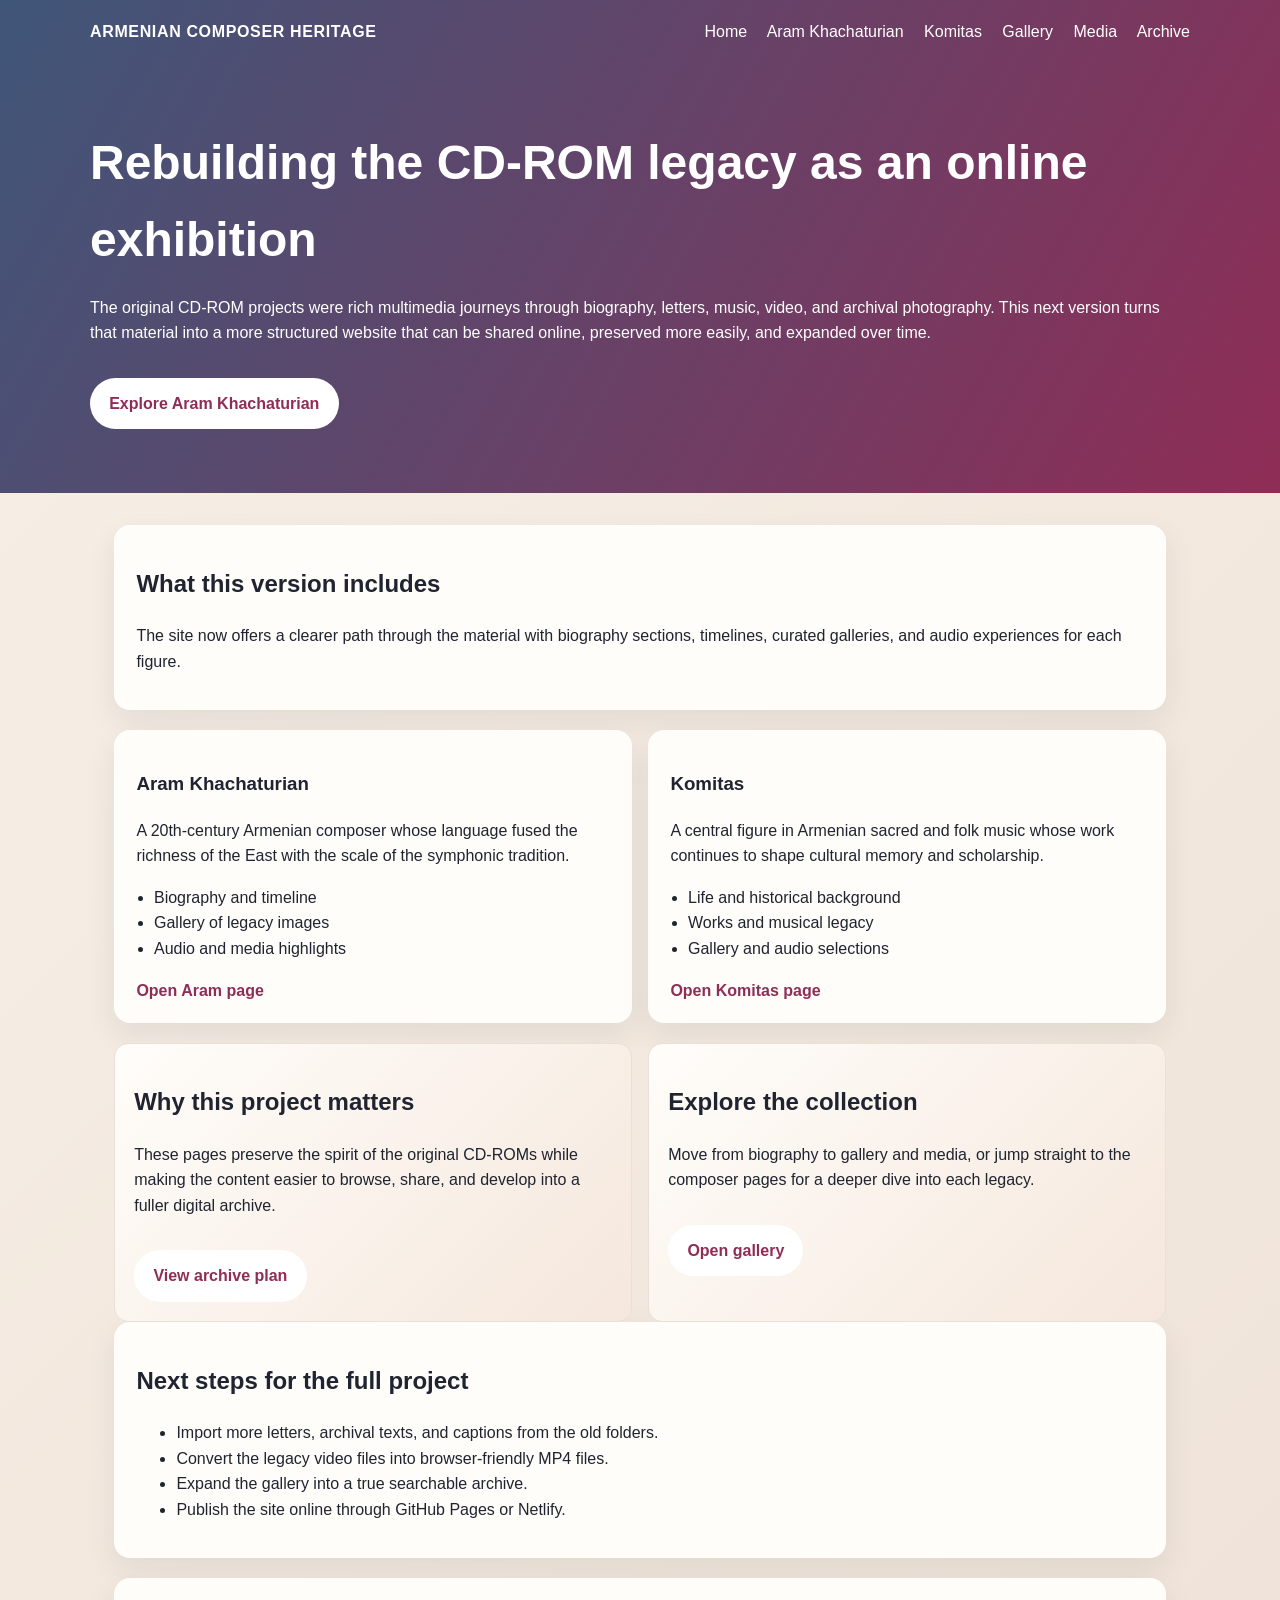
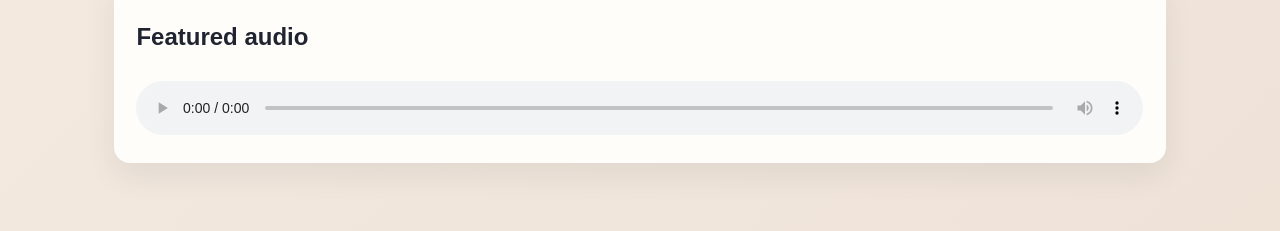
==== index.html @ 8c2c8a06 "Add website files" ====
<!DOCTYPE html>
<html lang="en">
  <head>
    <meta charset="UTF-8" />
    <meta name="viewport" content="width=device-width, initial-scale=1.0" />
    <title>Armenian Composer Heritage</title>
    <link rel="stylesheet" href="styles.css" />
  </head>
  <body>
    <header class="hero">
      <nav class="top-nav">
        <a href="index.html" class="brand">Armenian Composer Heritage</a>
        <div class="nav-links">
          <a href="index.html">Home</a>
          <a href="aram.html">Aram Khachaturian</a>
          <a href="komitas.html">Komitas</a>
          <a href="gallery.html">Gallery</a>
          <a href="media.html">Media</a>
          <a href="archive.html">Archive</a>
        </div>
      </nav>
      <div class="hero-content">
        <h1>Rebuilding the CD-ROM legacy as an online exhibition</h1>
        <p>
          The original CD-ROM projects were rich multimedia journeys through biography, letters, music, video, and archival photography.
          This next version turns that material into a more structured website that can be shared online, preserved more easily, and expanded over time.
        </p>
        <a class="button" href="aram.html">Explore Aram Khachaturian</a>
      </div>
    </header>

    <main>
      <section class="intro panel">
        <h2>What this version includes</h2>
        <p>
          The site now offers a clearer path through the material with biography sections, timelines, curated galleries, and audio experiences for each figure.
        </p>
      </section>

      <section class="cards">
        <article class="card">
          <h3>Aram Khachaturian</h3>
          <p>
            A 20th-century Armenian composer whose language fused the richness of the East with the scale of the symphonic tradition.
          </p>
          <ul>
            <li>Biography and timeline</li>
            <li>Gallery of legacy images</li>
            <li>Audio and media highlights</li>
          </ul>
          <a href="aram.html">Open Aram page</a>
        </article>
        <article class="card">
          <h3>Komitas</h3>
          <p>
            A central figure in Armenian sacred and folk music whose work continues to shape cultural memory and scholarship.
          </p>
          <ul>
            <li>Life and historical background</li>
            <li>Works and musical legacy</li>
            <li>Gallery and audio selections</li>
          </ul>
          <a href="komitas.html">Open Komitas page</a>
        </article>
      </section>

      <section class="highlight-grid">
        <article class="highlight-card">
          <h2>Why this project matters</h2>
          <p>
            These pages preserve the spirit of the original CD-ROMs while making the content easier to browse, share, and develop into a fuller digital archive.
          </p>
          <a class="button" href="archive.html">View archive plan</a>
        </article>
        <article class="highlight-card">
          <h2>Explore the collection</h2>
          <p>
            Move from biography to gallery and media, or jump straight to the composer pages for a deeper dive into each legacy.
          </p>
          <a class="button" href="gallery.html">Open gallery</a>
        </article>
      </section>

      <section class="panel">
        <h2>Next steps for the full project</h2>
        <ul>
          <li>Import more letters, archival texts, and captions from the old folders.</li>
          <li>Convert the legacy video files into browser-friendly MP4 files.</li>
          <li>Expand the gallery into a true searchable archive.</li>
          <li>Publish the site online through GitHub Pages or Netlify.</li>
        </ul>
      </section>

      <section class="panel">
        <h2>Featured audio</h2>
        <audio controls>
          <source src="media/aram-sample.mp3" type="audio/mpeg" />
        </audio>
      </section>
    </main>
  </body>
</html>
---- styles.css ----
:root {
  color-scheme: light;
  --bg: #f7efe7;
  --panel: #fffdfa;
  --text: #1f2430;
  --accent: #8f2d56;
  --accent-2: #3f5679;
}

* {
  box-sizing: border-box;
}

body {
  margin: 0;
  font-family: "Segoe UI", Tahoma, Geneva, Verdana, sans-serif;
  color: var(--text);
  background: linear-gradient(135deg, var(--bg), #efe3d8);
  line-height: 1.6;
}

.hero,
.page-header {
  background: linear-gradient(120deg, var(--accent-2), var(--accent));
  color: white;
  padding: 1.2rem 1.5rem 3rem;
}

.top-nav {
  display: flex;
  justify-content: space-between;
  align-items: center;
  max-width: 1100px;
  margin: 0 auto;
}

.brand {
  font-weight: 700;
  letter-spacing: 0.04em;
  text-transform: uppercase;
  color: white;
  text-decoration: none;
}

.nav-links a {
  color: white;
  text-decoration: none;
  margin-left: 1rem;
}

.hero-content {
  max-width: 1100px;
  margin: 2rem auto 0;
  padding: 1rem 0;
}

.hero-content.narrow {
  max-width: 900px;
}

.hero-content h1 {
  font-size: clamp(2rem, 4vw, 3rem);
  margin-bottom: 0.5rem;
}

.button {
  display: inline-block;
  margin-top: 1rem;
  padding: 0.8rem 1.2rem;
  border-radius: 999px;
  background: white;
  color: var(--accent);
  text-decoration: none;
  font-weight: 700;
}

main {
  max-width: 1100px;
  margin: 0 auto;
  padding: 2rem 1.5rem 3rem;
}

.intro,
.panel,
.card {
  background: var(--panel);
  border-radius: 16px;
  padding: 1.25rem 1.4rem;
  box-shadow: 0 12px 30px rgba(31, 36, 48, 0.08);
  margin-bottom: 1.25rem;
}

.cards {
  display: grid;
  grid-template-columns: repeat(auto-fit, minmax(260px, 1fr));
  gap: 1rem;
}

.card ul {
  padding-left: 1.1rem;
}

.card a {
  color: var(--accent);
  font-weight: 700;
  text-decoration: none;
}

.timeline {
  display: grid;
  gap: 0.75rem;
}

.timeline-item {
  padding: 0.8rem 0.95rem;
  border-left: 4px solid var(--accent);
  background: #f8f2eb;
  border-radius: 0 10px 10px 0;
}

.gallery-grid {
  display: grid;
  grid-template-columns: repeat(auto-fit, minmax(220px, 1fr));
  gap: 1rem;
}

.gallery-grid img {
  width: 100%;
  height: 220px;
  object-fit: cover;
  border-radius: 12px;
  display: block;
}

.media-block {
  display: grid;
  gap: 0.75rem;
}

audio {
  width: 100%;
  margin-top: 0.3rem;
}

.media-grid {
  display: grid;
  grid-template-columns: repeat(auto-fit, minmax(240px, 1fr));
  gap: 1rem;
}

.media-card {
  padding: 1rem;
  border-radius: 12px;
  background: #f8f2eb;
}

.archive-grid {
  display: grid;
  grid-template-columns: repeat(auto-fit, minmax(220px, 1fr));
  gap: 1rem;
}

.archive-card {
  padding: 1rem;
  border-radius: 12px;
  background: #f8f2eb;
}

.highlight-grid {
  display: grid;
  grid-template-columns: repeat(auto-fit, minmax(260px, 1fr));
  gap: 1rem;
}

.highlight-card {
  padding: 1.2rem;
  border-radius: 14px;
  background: linear-gradient(135deg, #fffdfa, #f5e7dc);
  border: 1px solid #eadfd9;
}

@media (max-width: 700px) {
  .top-nav {
    flex-direction: column;
    align-items: flex-start;
    gap: 0.6rem;
  }

  .nav-links a {
    margin-left: 0;
    margin-right: 1rem;
  }
}
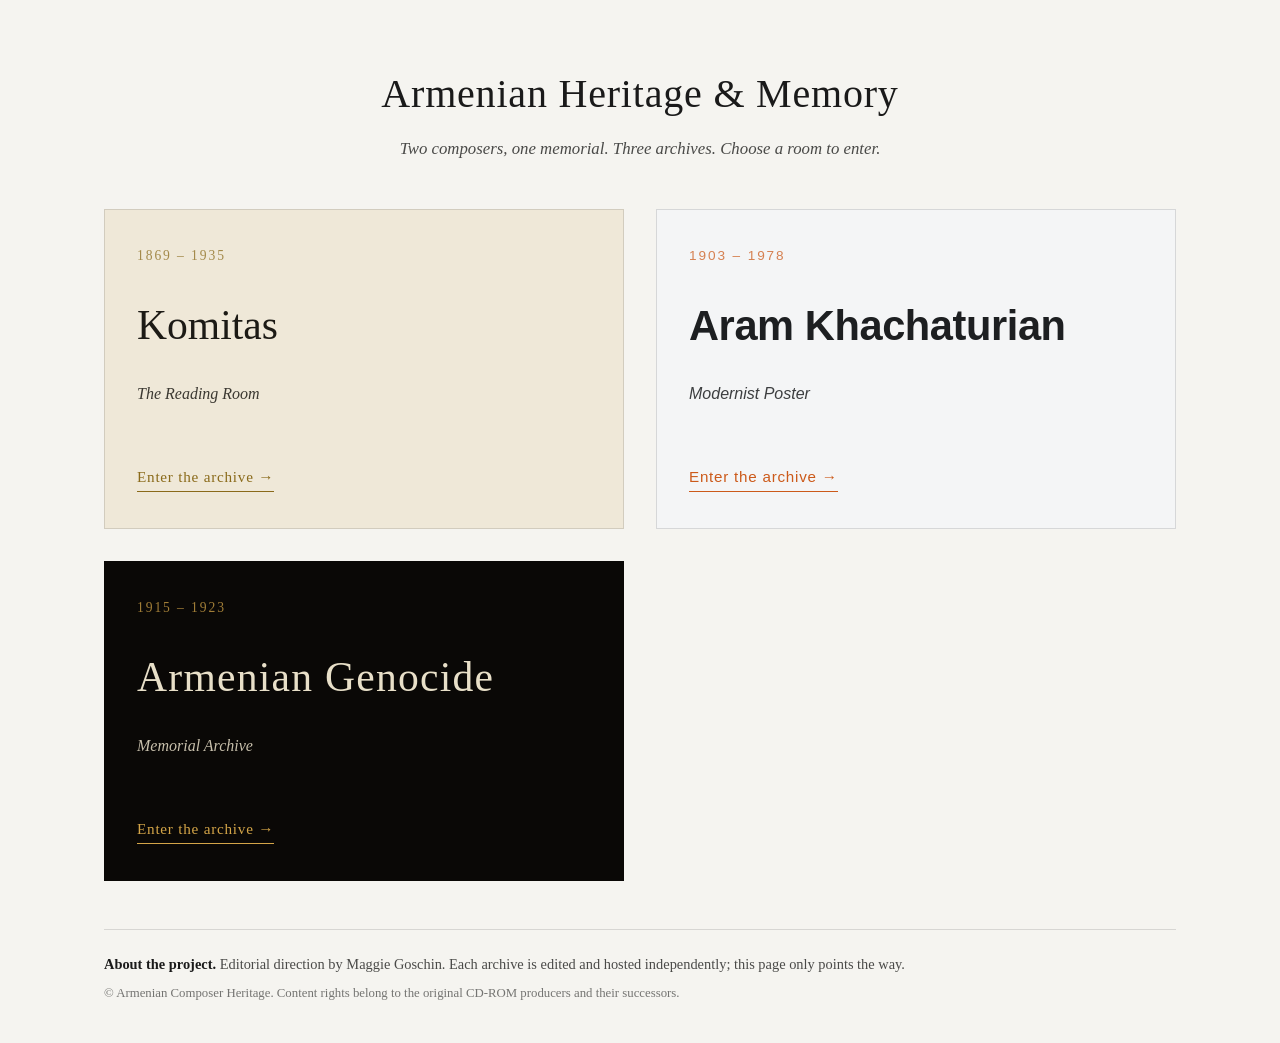
==== commit b1c69329: "Add third tile: Armenian Genocide 1915-1923 memorial archive" ====
--- a/index.html
+++ b/index.html
@@ -1,102 +1,67 @@
-<!DOCTYPE html>
-<html lang="en">
-  <head>
-    <meta charset="UTF-8" />
-    <meta name="viewport" content="width=device-width, initial-scale=1.0" />
-    <title>Armenian Composer Heritage</title>
-    <link rel="stylesheet" href="styles.css" />
-  </head>
-  <body>
-    <header class="hero">
-      <nav class="top-nav">
-        <a href="index.html" class="brand">Armenian Composer Heritage</a>
-        <div class="nav-links">
-          <a href="index.html">Home</a>
-          <a href="aram.html">Aram Khachaturian</a>
-          <a href="komitas.html">Komitas</a>
-          <a href="gallery.html">Gallery</a>
-          <a href="media.html">Media</a>
-          <a href="archive.html">Archive</a>
-        </div>
-      </nav>
-      <div class="hero-content">
-        <h1>Rebuilding the CD-ROM legacy as an online exhibition</h1>
-        <p>
-          The original CD-ROM projects were rich multimedia journeys through biography, letters, music, video, and archival photography.
-          This next version turns that material into a more structured website that can be shared online, preserved more easily, and expanded over time.
-        </p>
-        <a class="button" href="aram.html">Explore Aram Khachaturian</a>
-      </div>
-    </header>
-
-    <main>
-      <section class="intro panel">
-        <h2>What this version includes</h2>
-        <p>
-          The site now offers a clearer path through the material with biography sections, timelines, curated galleries, and audio experiences for each figure.
-        </p>
-      </section>
-
-      <section class="cards">
-        <article class="card">
-          <h3>Aram Khachaturian</h3>
-          <p>
-            A 20th-century Armenian composer whose language fused the richness of the East with the scale of the symphonic tradition.
-          </p>
-          <ul>
-            <li>Biography and timeline</li>
-            <li>Gallery of legacy images</li>
-            <li>Audio and media highlights</li>
-          </ul>
-          <a href="aram.html">Open Aram page</a>
-        </article>
-        <article class="card">
-          <h3>Komitas</h3>
-          <p>
-            A central figure in Armenian sacred and folk music whose work continues to shape cultural memory and scholarship.
-          </p>
-          <ul>
-            <li>Life and historical background</li>
-            <li>Works and musical legacy</li>
-            <li>Gallery and audio selections</li>
-          </ul>
-          <a href="komitas.html">Open Komitas page</a>
-        </article>
-      </section>
-
-      <section class="highlight-grid">
-        <article class="highlight-card">
-          <h2>Why this project matters</h2>
-          <p>
-            These pages preserve the spirit of the original CD-ROMs while making the content easier to browse, share, and develop into a fuller digital archive.
-          </p>
-          <a class="button" href="archive.html">View archive plan</a>
-        </article>
-        <article class="highlight-card">
-          <h2>Explore the collection</h2>
-          <p>
-            Move from biography to gallery and media, or jump straight to the composer pages for a deeper dive into each legacy.
-          </p>
-          <a class="button" href="gallery.html">Open gallery</a>
-        </article>
-      </section>
-
-      <section class="panel">
-        <h2>Next steps for the full project</h2>
-        <ul>
-          <li>Import more letters, archival texts, and captions from the old folders.</li>
-          <li>Convert the legacy video files into browser-friendly MP4 files.</li>
-          <li>Expand the gallery into a true searchable archive.</li>
-          <li>Publish the site online through GitHub Pages or Netlify.</li>
-        </ul>
-      </section>
-
-      <section class="panel">
-        <h2>Featured audio</h2>
-        <audio controls>
-          <source src="media/aram-sample.mp3" type="audio/mpeg" />
-        </audio>
-      </section>
-    </main>
-  </body>
-</html>
+<!DOCTYPE html>
+<html lang="en">
+  <head>
+    <meta charset="UTF-8" />
+    <meta name="viewport" content="width=device-width, initial-scale=1.0" />
+    <title>Armenian Composer Heritage</title>
+    <meta
+      name="description"
+      content="A portal to two separate archives: Komitas and Aram Khachaturian."
+    />
+    <link rel="stylesheet" href="styles.css" />
+  </head>
+  <body>
+    <main class="portal">
+      <header class="portal-header">
+        <h1>Armenian Heritage &amp; Memory</h1>
+        <p class="lede">
+          Two composers, one memorial. Three archives. Choose a room to enter.
+        </p>
+      </header>
+
+      <section class="tiles" aria-label="Archives">
+        <a
+          class="tile tile--komitas"
+          href="https://gareginchu.github.io/komitas-archive/"
+        >
+          <span class="tile__eyebrow">1869 &ndash; 1935</span>
+          <span class="tile__name">Komitas</span>
+          <span class="tile__tagline">The Reading Room</span>
+          <span class="tile__cta">Enter the archive &rarr;</span>
+        </a>
+
+        <a
+          class="tile tile--khachaturian"
+          href="https://gareginchu.github.io/khachaturian-archive/"
+        >
+          <span class="tile__eyebrow">1903 &ndash; 1978</span>
+          <span class="tile__name">Aram Khachaturian</span>
+          <span class="tile__tagline">Modernist Poster</span>
+          <span class="tile__cta">Enter the archive &rarr;</span>
+        </a>
+
+        <a
+          class="tile tile--genocide"
+          href="https://gareginchu.github.io/armenian-genocide-1915-1923/"
+        >
+          <span class="tile__eyebrow">1915 &ndash; 1923</span>
+          <span class="tile__name">Armenian Genocide</span>
+          <span class="tile__tagline">Memorial Archive</span>
+          <span class="tile__cta">Enter the archive &rarr;</span>
+        </a>
+      </section>
+
+      <footer class="portal-footer">
+        <p class="about">
+          <strong>About the project.</strong>
+          Editorial direction by Maggie Goschin. Each archive is edited and
+          hosted independently; this page only points the way.
+        </p>
+        <p class="colophon">
+          &copy; Armenian Composer Heritage. Content rights belong to the
+          original CD-ROM producers and their successors.
+        </p>
+      </footer>
+    </main>
+  </body>
+</html>
--- a/styles.css
+++ b/styles.css
@@ -1,193 +1,196 @@
-:root {
-  color-scheme: light;
-  --bg: #f7efe7;
-  --panel: #fffdfa;
-  --text: #1f2430;
-  --accent: #8f2d56;
-  --accent-2: #3f5679;
-}
-
-* {
-  box-sizing: border-box;
-}
-
-body {
-  margin: 0;
-  font-family: "Segoe UI", Tahoma, Geneva, Verdana, sans-serif;
-  color: var(--text);
-  background: linear-gradient(135deg, var(--bg), #efe3d8);
-  line-height: 1.6;
-}
-
-.hero,
-.page-header {
-  background: linear-gradient(120deg, var(--accent-2), var(--accent));
-  color: white;
-  padding: 1.2rem 1.5rem 3rem;
-}
-
-.top-nav {
-  display: flex;
-  justify-content: space-between;
-  align-items: center;
-  max-width: 1100px;
-  margin: 0 auto;
-}
-
-.brand {
-  font-weight: 700;
-  letter-spacing: 0.04em;
-  text-transform: uppercase;
-  color: white;
-  text-decoration: none;
-}
-
-.nav-links a {
-  color: white;
-  text-decoration: none;
-  margin-left: 1rem;
-}
-
-.hero-content {
-  max-width: 1100px;
-  margin: 2rem auto 0;
-  padding: 1rem 0;
-}
-
-.hero-content.narrow {
-  max-width: 900px;
-}
-
-.hero-content h1 {
-  font-size: clamp(2rem, 4vw, 3rem);
-  margin-bottom: 0.5rem;
-}
-
-.button {
-  display: inline-block;
-  margin-top: 1rem;
-  padding: 0.8rem 1.2rem;
-  border-radius: 999px;
-  background: white;
-  color: var(--accent);
-  text-decoration: none;
-  font-weight: 700;
-}
-
-main {
-  max-width: 1100px;
-  margin: 0 auto;
-  padding: 2rem 1.5rem 3rem;
-}
-
-.intro,
-.panel,
-.card {
-  background: var(--panel);
-  border-radius: 16px;
-  padding: 1.25rem 1.4rem;
-  box-shadow: 0 12px 30px rgba(31, 36, 48, 0.08);
-  margin-bottom: 1.25rem;
-}
-
-.cards {
-  display: grid;
-  grid-template-columns: repeat(auto-fit, minmax(260px, 1fr));
-  gap: 1rem;
-}
-
-.card ul {
-  padding-left: 1.1rem;
-}
-
-.card a {
-  color: var(--accent);
-  font-weight: 700;
-  text-decoration: none;
-}
-
-.timeline {
-  display: grid;
-  gap: 0.75rem;
-}
-
-.timeline-item {
-  padding: 0.8rem 0.95rem;
-  border-left: 4px solid var(--accent);
-  background: #f8f2eb;
-  border-radius: 0 10px 10px 0;
-}
-
-.gallery-grid {
-  display: grid;
-  grid-template-columns: repeat(auto-fit, minmax(220px, 1fr));
-  gap: 1rem;
-}
-
-.gallery-grid img {
-  width: 100%;
-  height: 220px;
-  object-fit: cover;
-  border-radius: 12px;
-  display: block;
-}
-
-.media-block {
-  display: grid;
-  gap: 0.75rem;
-}
-
-audio {
-  width: 100%;
-  margin-top: 0.3rem;
-}
-
-.media-grid {
-  display: grid;
-  grid-template-columns: repeat(auto-fit, minmax(240px, 1fr));
-  gap: 1rem;
-}
-
-.media-card {
-  padding: 1rem;
-  border-radius: 12px;
-  background: #f8f2eb;
-}
-
-.archive-grid {
-  display: grid;
-  grid-template-columns: repeat(auto-fit, minmax(220px, 1fr));
-  gap: 1rem;
-}
-
-.archive-card {
-  padding: 1rem;
-  border-radius: 12px;
-  background: #f8f2eb;
-}
-
-.highlight-grid {
-  display: grid;
-  grid-template-columns: repeat(auto-fit, minmax(260px, 1fr));
-  gap: 1rem;
-}
-
-.highlight-card {
-  padding: 1.2rem;
-  border-radius: 14px;
-  background: linear-gradient(135deg, #fffdfa, #f5e7dc);
-  border: 1px solid #eadfd9;
-}
-
-@media (max-width: 700px) {
-  .top-nav {
-    flex-direction: column;
-    align-items: flex-start;
-    gap: 0.6rem;
-  }
-
-  .nav-links a {
-    margin-left: 0;
-    margin-right: 1rem;
-  }
-}
+/* Armenian Composer Heritage - portal stylesheet
+ * Deliberately restrained. The portal has no design language of its own;
+ * each tile only hints at the destination archive's palette. */
+
+*,
+*::before,
+*::after {
+  box-sizing: border-box;
+}
+
+html,
+body {
+  margin: 0;
+  padding: 0;
+}
+
+body {
+  font-family: Georgia, "Times New Roman", serif;
+  background: #f5f4f0;
+  color: #1a1a1a;
+  line-height: 1.5;
+  min-height: 100vh;
+  display: flex;
+  flex-direction: column;
+}
+
+.portal {
+  width: 100%;
+  max-width: 1120px;
+  margin: 0 auto;
+  padding: 4rem 1.5rem 2rem;
+  display: flex;
+  flex-direction: column;
+  flex: 1;
+}
+
+.portal-header {
+  text-align: center;
+  margin-bottom: 3rem;
+}
+
+.portal-header h1 {
+  font-size: clamp(1.75rem, 3.5vw, 2.5rem);
+  font-weight: 400;
+  letter-spacing: 0.02em;
+  margin: 0 0 0.75rem;
+}
+
+.lede {
+  font-size: 1.05rem;
+  color: #4a4a48;
+  margin: 0;
+  font-style: italic;
+}
+
+/* Tile grid */
+.tiles {
+  display: grid;
+  grid-template-columns: 1fr;
+  gap: 1.5rem;
+  margin: 0 0 3rem;
+  flex: 1;
+}
+
+@media (min-width: 780px) {
+  .tiles {
+    grid-template-columns: 1fr 1fr;
+    gap: 2rem;
+  }
+}
+
+.tile {
+  display: flex;
+  flex-direction: column;
+  justify-content: space-between;
+  min-height: 320px;
+  padding: 2.25rem 2rem;
+  text-decoration: none;
+  border: 1px solid rgba(0, 0, 0, 0.12);
+  transition: transform 180ms ease, box-shadow 180ms ease;
+}
+
+.tile:hover,
+.tile:focus-visible {
+  transform: translateY(-3px);
+  box-shadow: 0 12px 32px rgba(0, 0, 0, 0.14);
+  outline: none;
+}
+
+.tile__eyebrow {
+  font-size: 0.85rem;
+  letter-spacing: 0.14em;
+  text-transform: uppercase;
+  opacity: 0.75;
+}
+
+.tile__name {
+  font-size: clamp(1.9rem, 3.6vw, 2.6rem);
+  margin: 0.5rem 0 0.25rem;
+  font-weight: 500;
+  line-height: 1.1;
+}
+
+.tile__tagline {
+  font-size: 1rem;
+  font-style: italic;
+  opacity: 0.85;
+  margin-bottom: 2rem;
+}
+
+.tile__cta {
+  font-size: 0.95rem;
+  letter-spacing: 0.05em;
+  align-self: flex-start;
+  border-bottom: 1px solid currentColor;
+  padding-bottom: 2px;
+}
+
+/* Komitas tile - bone paper, ink, candle-gold */
+.tile--komitas {
+  background: #efe8d8;
+  color: #1c1a15;
+  font-family: "Iowan Old Style", "Palatino Linotype", Palatino, Georgia, serif;
+}
+
+.tile--komitas .tile__eyebrow,
+.tile--komitas .tile__cta {
+  color: #8a6a1a;
+}
+
+.tile--komitas .tile__cta {
+  border-bottom-color: #8a6a1a;
+}
+
+/* Khachaturian tile - cool white, deep charcoal, chalk-orange */
+.tile--khachaturian {
+  background: #f4f5f6;
+  color: #1d1f21;
+  font-family: "Helvetica Neue", Helvetica, Arial, sans-serif;
+}
+
+.tile--khachaturian .tile__name {
+  letter-spacing: -0.01em;
+  font-weight: 600;
+}
+
+.tile--khachaturian .tile__eyebrow,
+.tile--khachaturian .tile__cta {
+  color: #cc5a1a;
+}
+
+.tile--khachaturian .tile__cta {
+  border-bottom-color: #cc5a1a;
+}
+
+/* Genocide tile — dark memorial, candle-gold, oxidised blood */
+.tile--genocide {
+  background: #0a0806;
+  color: #e8dfc8;
+  font-family: "Cinzel", Georgia, serif;
+}
+
+.tile--genocide .tile__name {
+  letter-spacing: 0.03em;
+  font-weight: 500;
+}
+
+.tile--genocide .tile__eyebrow,
+.tile--genocide .tile__cta {
+  color: #d4a548;
+}
+
+.tile--genocide .tile__cta {
+  border-bottom-color: #d4a548;
+}
+
+/* Footer */
+.portal-footer {
+  border-top: 1px solid rgba(0, 0, 0, 0.12);
+  padding-top: 1.5rem;
+  font-size: 0.9rem;
+  color: #4a4a48;
+}
+
+.portal-footer p {
+  margin: 0 0 0.5rem;
+}
+
+.portal-footer .about strong {
+  color: #1a1a1a;
+}
+
+.portal-footer .colophon {
+  font-size: 0.8rem;
+  opacity: 0.75;
+}
